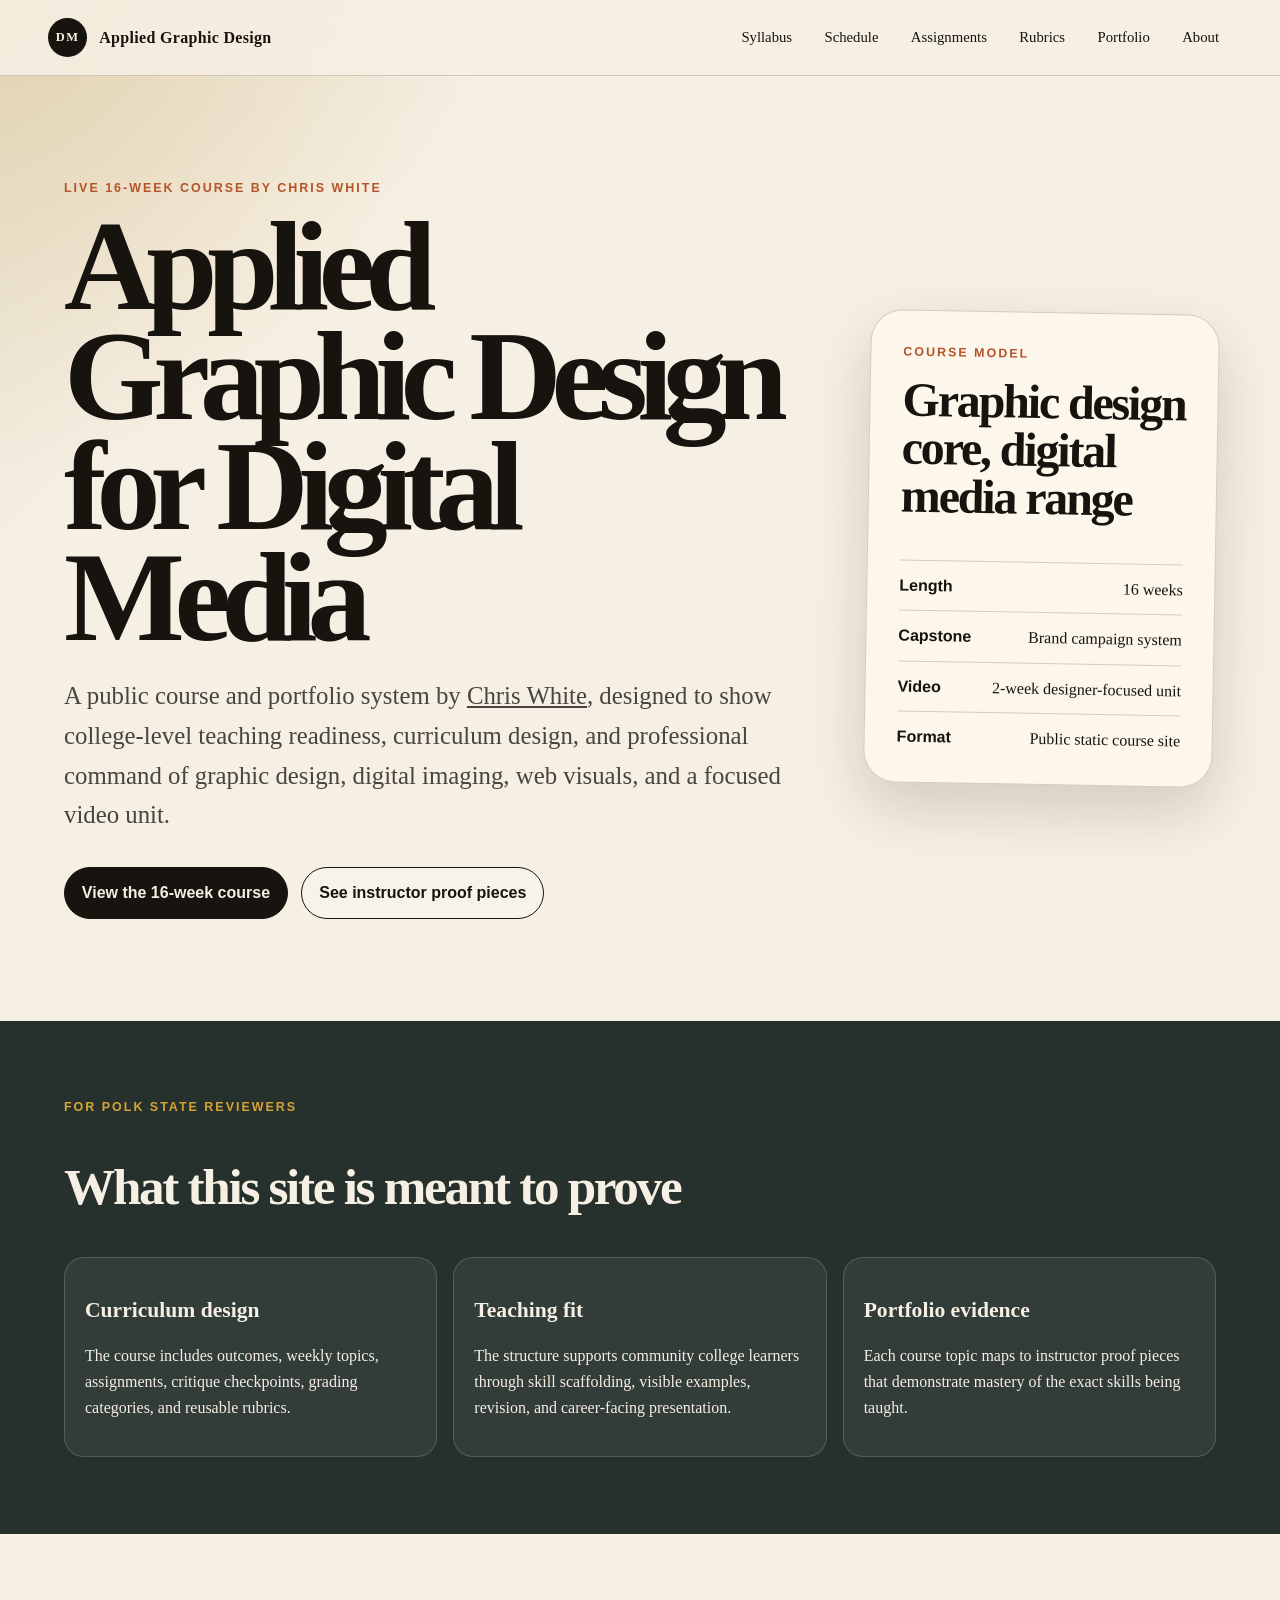
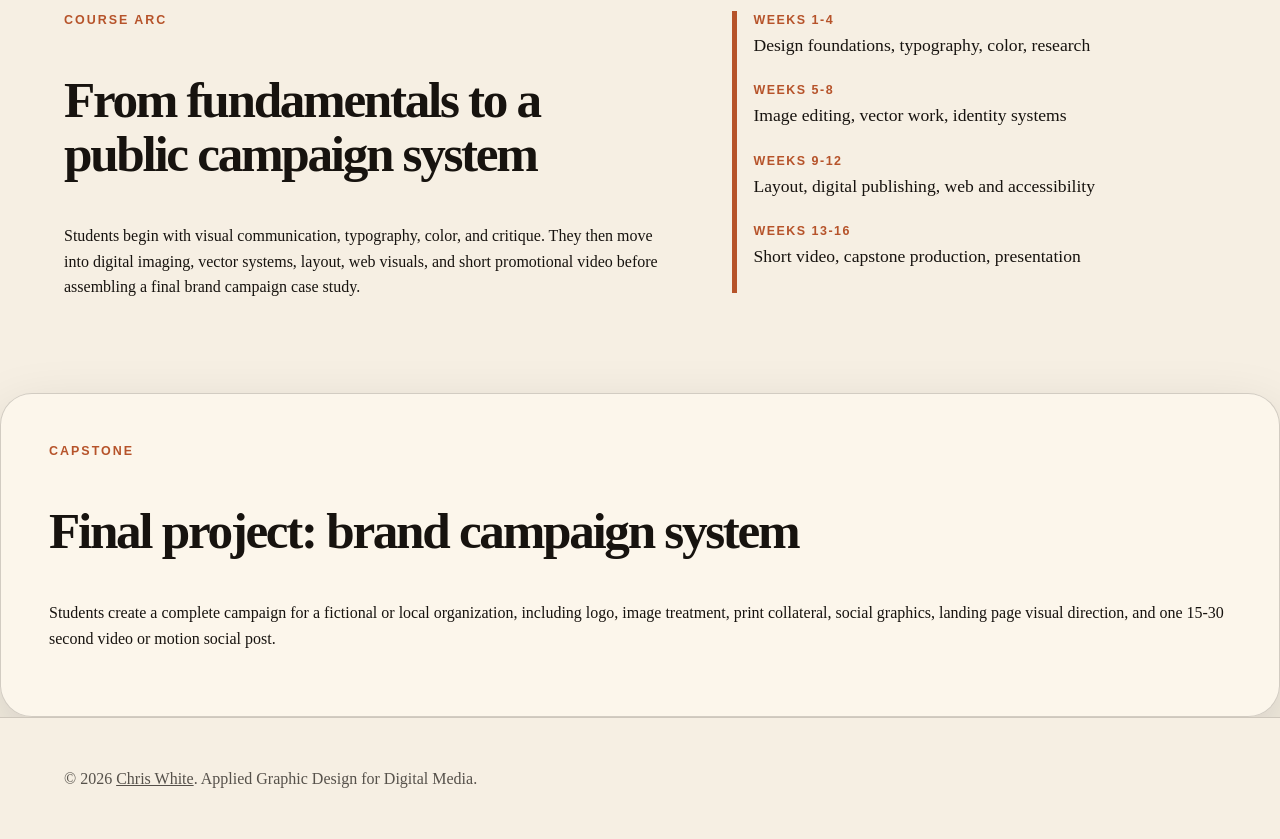
==== index.html @ 099aee9f "Initial production course site" ====
<!doctype html>
<html lang="en">
<head>
  <meta charset="utf-8">
  <meta name="viewport" content="width=device-width, initial-scale=1">
  <title>Applied Graphic Design for Digital Media</title>
  <meta name="description" content="A live 16-week graphic design and digital media course with instructor portfolio evidence.">
  <link rel="stylesheet" href="assets/css/styles.css">
</head>
<body>
  <header class="site-header">
    <a class="brand" href="index.html">
      <span class="brand-mark">DM</span>
      <span>Applied Graphic Design</span>
    </a>
    <nav class="site-nav" aria-label="Primary navigation">
      <a href="syllabus.html">Syllabus</a>
      <a href="schedule.html">Schedule</a>
      <a href="assignments.html">Assignments</a>
      <a href="rubrics.html">Rubrics</a>
      <a href="portfolio.html">Portfolio</a>
      <a href="about.html">About</a>
    </nav>
  </header>

  <main>
    <section class="hero">
      <div class="hero-copy">
        <p class="eyebrow">Live 16-week course by Chris White</p>
        <h1>Applied Graphic Design for Digital Media</h1>
        <p class="lede">A public course and portfolio system by <a href="https://firstnormalform.com/">Chris White</a>, designed to show college-level teaching readiness, curriculum design, and professional command of graphic design, digital imaging, web visuals, and a focused video unit.</p>
        <div class="button-row">
          <a class="button primary" href="schedule.html">View the 16-week course</a>
          <a class="button secondary" href="portfolio.html">See instructor proof pieces</a>
        </div>
      </div>
      <aside class="hero-card" aria-label="Course snapshot">
        <p class="card-kicker">Course model</p>
        <h2>Graphic design core, digital media range</h2>
        <dl class="snapshot">
          <div><dt>Length</dt><dd>16 weeks</dd></div>
          <div><dt>Capstone</dt><dd>Brand campaign system</dd></div>
          <div><dt>Video</dt><dd>2-week designer-focused unit</dd></div>
          <div><dt>Format</dt><dd>Public static course site</dd></div>
        </dl>
      </aside>
    </section>

    <section class="band">
      <div>
        <p class="eyebrow">For Polk State reviewers</p>
        <h2>What this site is meant to prove</h2>
      </div>
      <div class="three-grid">
        <article class="feature">
          <h3>Curriculum design</h3>
          <p>The course includes outcomes, weekly topics, assignments, critique checkpoints, grading categories, and reusable rubrics.</p>
        </article>
        <article class="feature">
          <h3>Teaching fit</h3>
          <p>The structure supports community college learners through skill scaffolding, visible examples, revision, and career-facing presentation.</p>
        </article>
        <article class="feature">
          <h3>Portfolio evidence</h3>
          <p>Each course topic maps to instructor proof pieces that demonstrate mastery of the exact skills being taught.</p>
        </article>
      </div>
    </section>

    <section class="section two-column">
      <div>
        <p class="eyebrow">Course arc</p>
        <h2>From fundamentals to a public campaign system</h2>
        <p>Students begin with visual communication, typography, color, and critique. They then move into digital imaging, vector systems, layout, web visuals, and short promotional video before assembling a final brand campaign case study.</p>
      </div>
      <ol class="timeline compact">
        <li><span>Weeks 1-4</span>Design foundations, typography, color, research</li>
        <li><span>Weeks 5-8</span>Image editing, vector work, identity systems</li>
        <li><span>Weeks 9-12</span>Layout, digital publishing, web and accessibility</li>
        <li><span>Weeks 13-16</span>Short video, capstone production, presentation</li>
      </ol>
    </section>

    <section class="section callout">
      <p class="eyebrow">Capstone</p>
      <h2>Final project: brand campaign system</h2>
      <p>Students create a complete campaign for a fictional or local organization, including logo, image treatment, print collateral, social graphics, landing page visual direction, and one 15-30 second video or motion social post.</p>
    </section>
  </main>

  <footer class="site-footer">
    <p>&copy; 2026 <a href="https://firstnormalform.com/">Chris White</a>. Applied Graphic Design for Digital Media.</p>
  </footer>
</body>
</html>
---- assets/css/styles.css ----
:root {
  --ink: #17130f;
  --paper: #f6efe3;
  --paper-deep: #eadcc8;
  --copper: #b6532a;
  --charcoal: #26302d;
  --sage: #7b8b68;
  --gold: #d8a336;
  --line: rgba(23, 19, 15, 0.18);
  --shadow: 0 24px 60px rgba(23, 19, 15, 0.16);
}

* {
  box-sizing: border-box;
}

body {
  margin: 0;
  color: var(--ink);
  background:
    radial-gradient(circle at top left, rgba(216, 163, 54, 0.22), transparent 30rem),
    linear-gradient(135deg, rgba(123, 139, 104, 0.16), transparent 26rem),
    var(--paper);
  font-family: Georgia, "Times New Roman", serif;
  line-height: 1.6;
}

a {
  color: inherit;
}

.site-header {
  display: flex;
  align-items: center;
  justify-content: space-between;
  gap: 1.5rem;
  padding: 1.1rem clamp(1rem, 4vw, 3rem);
  border-bottom: 1px solid var(--line);
  background: rgba(246, 239, 227, 0.86);
  backdrop-filter: blur(12px);
  position: sticky;
  top: 0;
  z-index: 10;
}

.brand {
  display: inline-flex;
  align-items: center;
  gap: 0.75rem;
  text-decoration: none;
  font-weight: 700;
  letter-spacing: 0.02em;
}

.brand-mark {
  display: grid;
  place-items: center;
  width: 2.45rem;
  height: 2.45rem;
  color: var(--paper);
  background: var(--ink);
  border-radius: 50%;
  font-size: 0.78rem;
  letter-spacing: 0.12em;
}

.site-nav {
  display: flex;
  flex-wrap: wrap;
  gap: 0.4rem;
  justify-content: flex-end;
}

.site-nav a {
  text-decoration: none;
  border: 1px solid transparent;
  border-radius: 999px;
  padding: 0.45rem 0.75rem;
  font-size: 0.92rem;
}

.site-nav a:hover,
.site-nav a[aria-current="page"] {
  border-color: var(--ink);
  background: rgba(23, 19, 15, 0.06);
}

main {
  overflow: hidden;
}

.hero {
  display: grid;
  grid-template-columns: minmax(0, 1.35fr) minmax(18rem, 0.65fr);
  gap: clamp(2rem, 6vw, 5rem);
  padding: clamp(3rem, 8vw, 7rem) clamp(1rem, 5vw, 5rem);
  min-height: 76vh;
  align-items: center;
}

.hero-copy h1,
.page-intro h1 {
  max-width: 12ch;
  margin: 0;
  font-size: clamp(3.4rem, 10vw, 8.5rem);
  line-height: 0.86;
  letter-spacing: -0.08em;
}

.lede {
  max-width: 46rem;
  font-size: clamp(1.18rem, 2vw, 1.55rem);
  color: rgba(23, 19, 15, 0.78);
}

.eyebrow,
.card-kicker {
  margin: 0 0 0.8rem;
  color: var(--copper);
  font-family: "Trebuchet MS", Verdana, sans-serif;
  font-size: 0.78rem;
  font-weight: 700;
  letter-spacing: 0.16em;
  text-transform: uppercase;
}

.button-row {
  display: flex;
  flex-wrap: wrap;
  gap: 0.85rem;
  margin-top: 2rem;
}

.button {
  display: inline-flex;
  align-items: center;
  justify-content: center;
  min-height: 3rem;
  padding: 0.75rem 1.05rem;
  border: 1.5px solid var(--ink);
  border-radius: 999px;
  text-decoration: none;
  font-family: "Trebuchet MS", Verdana, sans-serif;
  font-weight: 700;
}

.button.primary {
  color: var(--paper);
  background: var(--ink);
}

.button.secondary {
  background: rgba(255, 255, 255, 0.24);
}

.hero-card,
.info-panel,
.callout {
  border: 1px solid var(--line);
  border-radius: 2rem;
  background: rgba(255, 250, 240, 0.62);
  box-shadow: var(--shadow);
}

.hero-card {
  padding: clamp(1.25rem, 3vw, 2rem);
  transform: rotate(1deg);
}

.hero-card h2 {
  margin-top: 0;
  font-size: clamp(1.8rem, 4vw, 3rem);
  line-height: 1;
}

.snapshot,
.grade-list {
  display: grid;
  gap: 0.75rem;
  margin: 0;
}

.snapshot div,
.grade-list div {
  display: flex;
  justify-content: space-between;
  gap: 1rem;
  padding-top: 0.75rem;
  border-top: 1px solid var(--line);
}

dt {
  font-family: "Trebuchet MS", Verdana, sans-serif;
  font-weight: 700;
}

dd {
  margin: 0;
  text-align: right;
}

.band,
.section,
.page-intro {
  padding: clamp(2.5rem, 6vw, 5rem) clamp(1rem, 5vw, 5rem);
}

.band {
  background: var(--charcoal);
  color: var(--paper);
}

.band .eyebrow {
  color: var(--gold);
}

.three-grid,
.card-grid,
.rubric-grid,
.portfolio-grid {
  display: grid;
  grid-template-columns: repeat(3, minmax(0, 1fr));
  gap: 1rem;
}

.feature,
.rubric,
.assignment,
.portfolio-item,
.week-card {
  border: 1px solid var(--line);
  border-radius: 1.25rem;
  padding: 1.25rem;
  background: rgba(255, 250, 240, 0.58);
}

.band .feature {
  color: var(--paper);
  background: rgba(255, 255, 255, 0.06);
  border-color: rgba(246, 239, 227, 0.18);
}

h2,
h3 {
  line-height: 1.05;
}

h2 {
  font-size: clamp(1.75rem, 4vw, 3.25rem);
  letter-spacing: -0.045em;
}

h3 {
  font-size: 1.35rem;
}

.two-column {
  display: grid;
  grid-template-columns: minmax(0, 1fr) minmax(18rem, 0.8fr);
  gap: clamp(1.5rem, 5vw, 4rem);
  align-items: start;
}

.timeline {
  margin: 0;
  padding: 0;
  list-style: none;
}

.timeline li {
  border-left: 0.35rem solid var(--copper);
  padding: 0 0 1.4rem 1rem;
  font-size: 1.1rem;
}

.timeline span,
.week-card span,
.portfolio-item span {
  display: block;
  color: var(--copper);
  font-family: "Trebuchet MS", Verdana, sans-serif;
  font-size: 0.78rem;
  font-weight: 700;
  letter-spacing: 0.12em;
  text-transform: uppercase;
}

.callout,
.info-panel {
  padding: clamp(1.5rem, 4vw, 3rem);
}

.page {
  min-height: 70vh;
}

.page-intro {
  border-bottom: 1px solid var(--line);
}

.page-intro h1 {
  max-width: 14ch;
}

.check-list {
  padding-left: 1.2rem;
}

.check-list li {
  margin-bottom: 0.45rem;
}

.week-list,
.assignment-list {
  display: grid;
  grid-template-columns: repeat(2, minmax(0, 1fr));
  gap: 1rem;
  padding: clamp(2rem, 5vw, 4rem) clamp(1rem, 5vw, 5rem);
}

.week-card h2,
.assignment h2,
.portfolio-item h2,
.rubric h2 {
  margin: 0.4rem 0 0.7rem;
  font-size: clamp(1.35rem, 2.4vw, 2rem);
}

.video-week {
  border-color: rgba(182, 83, 42, 0.55);
  background: linear-gradient(135deg, rgba(182, 83, 42, 0.14), rgba(255, 250, 240, 0.68));
}

.assignment.featured {
  background: linear-gradient(135deg, rgba(216, 163, 54, 0.22), rgba(255, 250, 240, 0.72));
}

.assignment ul {
  padding-left: 1.1rem;
}

.rubric-grid,
.portfolio-grid {
  padding: clamp(2rem, 5vw, 4rem) clamp(1rem, 5vw, 5rem);
}

.portfolio-grid {
  grid-template-columns: repeat(4, minmax(0, 1fr));
}

.portfolio-item.wide {
  grid-column: span 2;
}

.art-card {
  display: grid;
  place-items: center;
  min-height: 11rem;
  margin-bottom: 1rem;
  color: var(--paper);
  background:
    linear-gradient(135deg, rgba(38, 48, 45, 0.9), rgba(182, 83, 42, 0.88)),
    repeating-linear-gradient(45deg, transparent 0 10px, rgba(255, 255, 255, 0.2) 10px 12px);
  border-radius: 0.9rem;
  font-family: "Trebuchet MS", Verdana, sans-serif;
  font-weight: 800;
  letter-spacing: 0.08em;
  text-transform: uppercase;
}

.portfolio-item.video .art-card {
  background:
    radial-gradient(circle at 70% 30%, rgba(216, 163, 54, 0.95), transparent 6rem),
    linear-gradient(135deg, #1f2926, #8c3f26);
}

.site-footer {
  padding: 2rem clamp(1rem, 5vw, 5rem);
  border-top: 1px solid var(--line);
  color: rgba(23, 19, 15, 0.72);
}

@media (max-width: 980px) {
  .hero,
  .two-column,
  .week-list,
  .assignment-list {
    grid-template-columns: 1fr;
  }

  .three-grid,
  .card-grid,
  .rubric-grid,
  .portfolio-grid {
    grid-template-columns: repeat(2, minmax(0, 1fr));
  }
}

@media (max-width: 680px) {
  .site-header {
    align-items: flex-start;
    flex-direction: column;
  }

  .site-nav {
    justify-content: flex-start;
  }

  .hero-copy h1,
  .page-intro h1 {
    font-size: clamp(3rem, 18vw, 5.2rem);
  }

  .three-grid,
  .card-grid,
  .rubric-grid,
  .portfolio-grid {
    grid-template-columns: 1fr;
  }

  .portfolio-item.wide {
    grid-column: auto;
  }
}
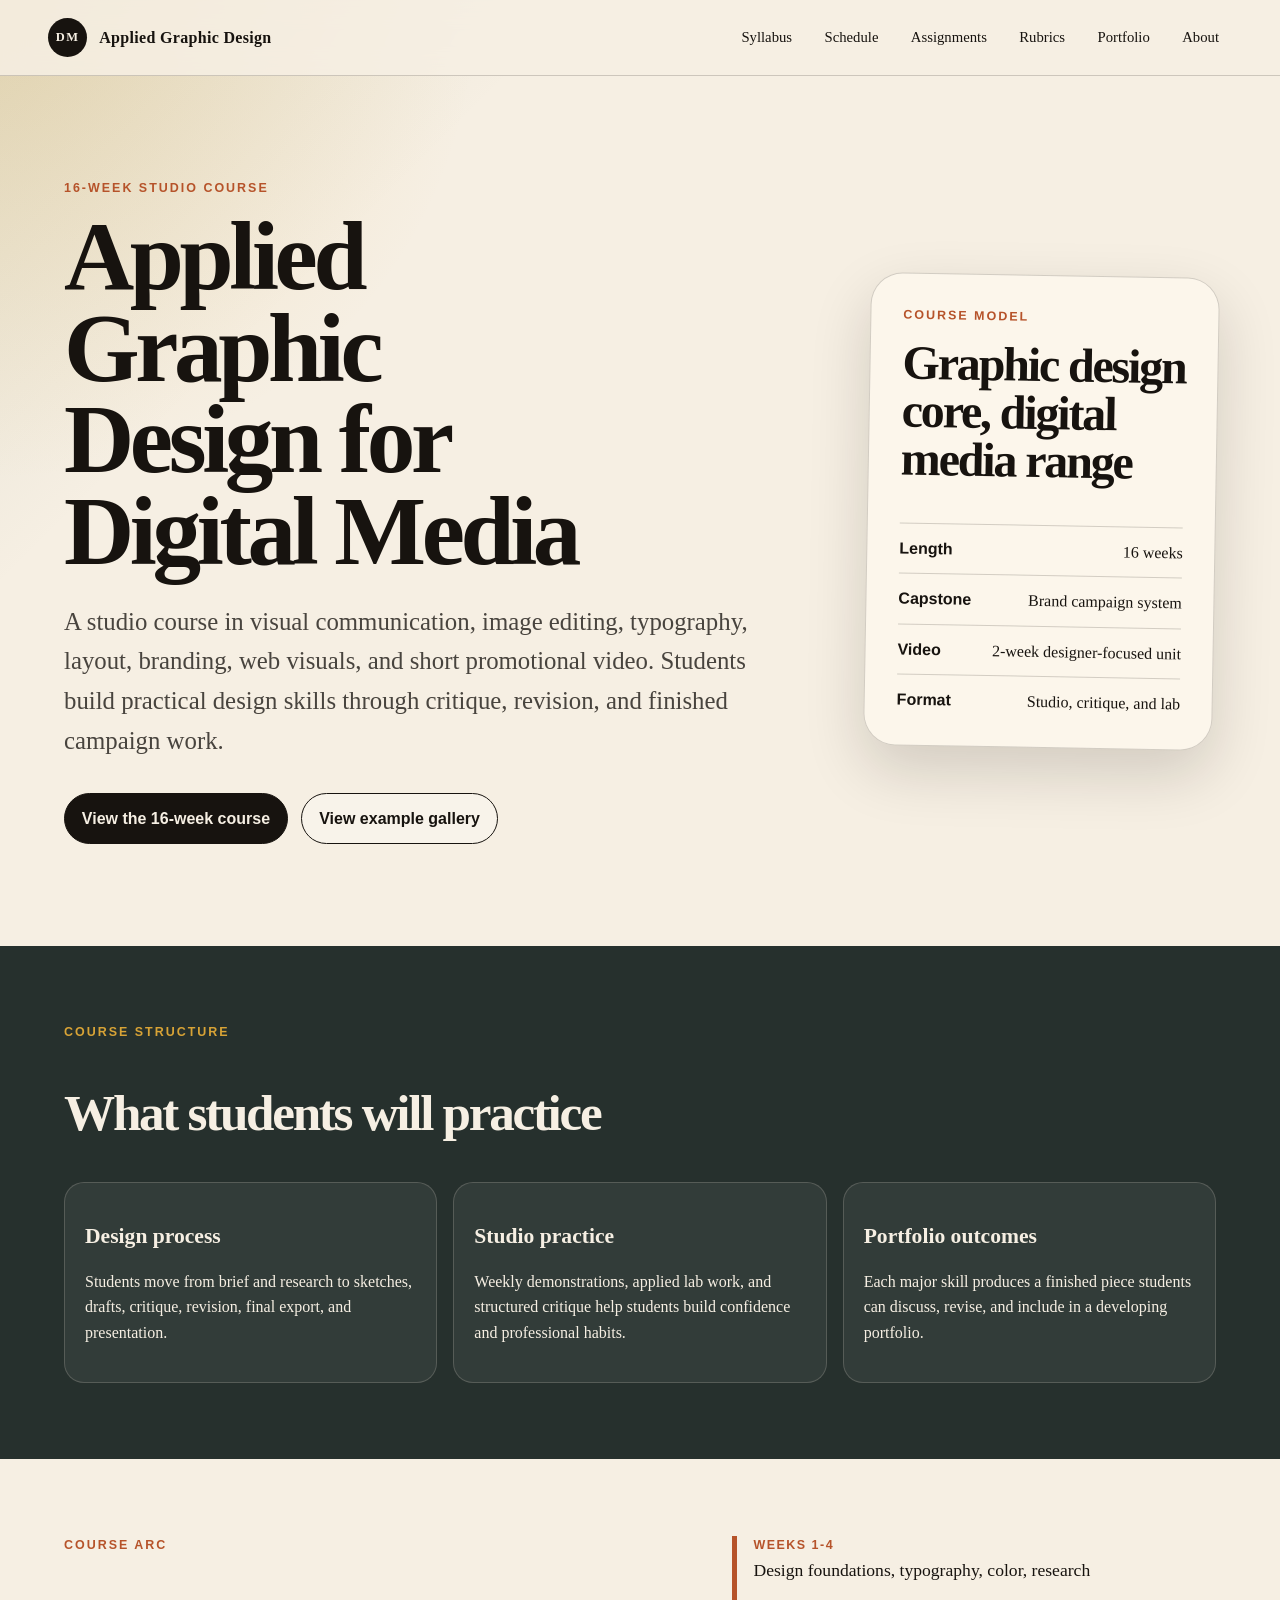
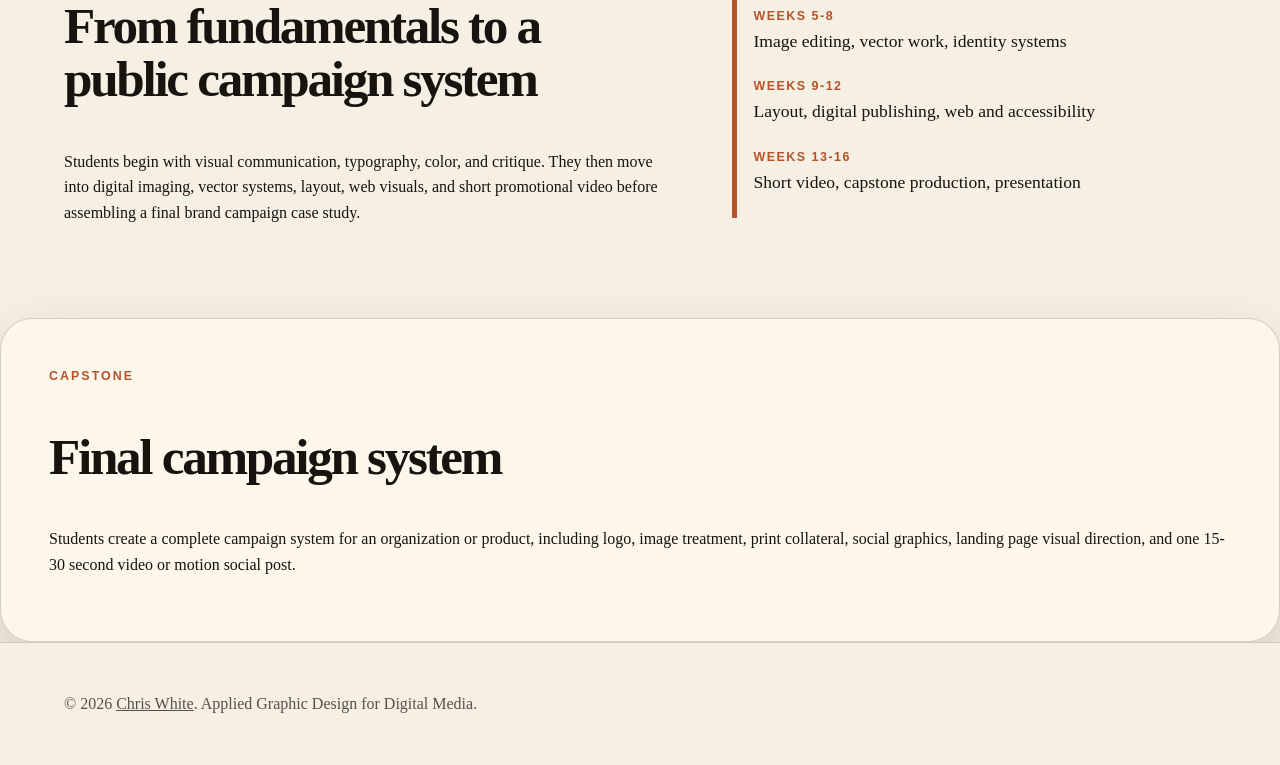
==== commit 43485f0a: "Polish course site for student release" ====
--- a/index.html
+++ b/index.html
@@ -4,7 +4,7 @@
   <meta charset="utf-8">
   <meta name="viewport" content="width=device-width, initial-scale=1">
   <title>Applied Graphic Design for Digital Media</title>
-  <meta name="description" content="A live 16-week graphic design and digital media course with instructor portfolio evidence.">
+  <meta name="description" content="A 16-week graphic design and digital media course focused on professional visual communication.">
   <link rel="stylesheet" href="assets/css/styles.css">
 </head>
 <body>
@@ -26,12 +26,12 @@
   <main>
     <section class="hero">
       <div class="hero-copy">
-        <p class="eyebrow">Live 16-week course by Chris White</p>
+        <p class="eyebrow">16-week studio course</p>
         <h1>Applied Graphic Design for Digital Media</h1>
-        <p class="lede">A public course and portfolio system by <a href="https://firstnormalform.com/">Chris White</a>, designed to show college-level teaching readiness, curriculum design, and professional command of graphic design, digital imaging, web visuals, and a focused video unit.</p>
+        <p class="lede">A studio course in visual communication, image editing, typography, layout, branding, web visuals, and short promotional video. Students build practical design skills through critique, revision, and finished campaign work.</p>
         <div class="button-row">
           <a class="button primary" href="schedule.html">View the 16-week course</a>
-          <a class="button secondary" href="portfolio.html">See instructor proof pieces</a>
+          <a class="button secondary" href="portfolio.html">View example gallery</a>
         </div>
       </div>
       <aside class="hero-card" aria-label="Course snapshot">
@@ -41,28 +41,28 @@
           <div><dt>Length</dt><dd>16 weeks</dd></div>
           <div><dt>Capstone</dt><dd>Brand campaign system</dd></div>
           <div><dt>Video</dt><dd>2-week designer-focused unit</dd></div>
-          <div><dt>Format</dt><dd>Public static course site</dd></div>
+          <div><dt>Format</dt><dd>Studio, critique, and lab</dd></div>
         </dl>
       </aside>
     </section>
 
     <section class="band">
       <div>
-        <p class="eyebrow">For Polk State reviewers</p>
-        <h2>What this site is meant to prove</h2>
+        <p class="eyebrow">Course structure</p>
+        <h2>What students will practice</h2>
       </div>
       <div class="three-grid">
         <article class="feature">
-          <h3>Curriculum design</h3>
-          <p>The course includes outcomes, weekly topics, assignments, critique checkpoints, grading categories, and reusable rubrics.</p>
+          <h3>Design process</h3>
+          <p>Students move from brief and research to sketches, drafts, critique, revision, final export, and presentation.</p>
         </article>
         <article class="feature">
-          <h3>Teaching fit</h3>
-          <p>The structure supports community college learners through skill scaffolding, visible examples, revision, and career-facing presentation.</p>
+          <h3>Studio practice</h3>
+          <p>Weekly demonstrations, applied lab work, and structured critique help students build confidence and professional habits.</p>
         </article>
         <article class="feature">
-          <h3>Portfolio evidence</h3>
-          <p>Each course topic maps to instructor proof pieces that demonstrate mastery of the exact skills being taught.</p>
+          <h3>Portfolio outcomes</h3>
+          <p>Each major skill produces a finished piece students can discuss, revise, and include in a developing portfolio.</p>
         </article>
       </div>
     </section>
@@ -83,8 +83,8 @@
 
     <section class="section callout">
       <p class="eyebrow">Capstone</p>
-      <h2>Final project: brand campaign system</h2>
-      <p>Students create a complete campaign for a fictional or local organization, including logo, image treatment, print collateral, social graphics, landing page visual direction, and one 15-30 second video or motion social post.</p>
+      <h2>Final campaign system</h2>
+      <p>Students create a complete campaign system for an organization or product, including logo, image treatment, print collateral, social graphics, landing page visual direction, and one 15-30 second video or motion social post.</p>
     </section>
   </main>
 
--- a/assets/css/styles.css
+++ b/assets/css/styles.css
@@ -102,9 +102,9 @@
 .page-intro h1 {
   max-width: 12ch;
   margin: 0;
-  font-size: clamp(3.4rem, 10vw, 8.5rem);
-  line-height: 0.86;
-  letter-spacing: -0.08em;
+  font-size: clamp(3rem, 7.6vw, 6.8rem);
+  line-height: 0.94;
+  letter-spacing: -0.045em;
 }
 
 .lede {
@@ -234,6 +234,21 @@
   background: rgba(255, 250, 240, 0.58);
 }
 
+.portfolio-item {
+  min-width: 0;
+  overflow: hidden;
+  cursor: zoom-in;
+  transition: transform 160ms ease, box-shadow 160ms ease, border-color 160ms ease;
+}
+
+.portfolio-item:hover,
+.portfolio-item:focus-visible {
+  border-color: rgba(23, 19, 15, 0.42);
+  box-shadow: 0 18px 42px rgba(23, 19, 15, 0.14);
+  outline: none;
+  transform: translateY(-2px);
+}
+
 .band .feature {
   color: var(--paper);
   background: rgba(255, 255, 255, 0.06);
@@ -350,6 +365,19 @@
 
 .portfolio-item.wide {
   grid-column: span 2;
+}
+
+.portfolio-image {
+  display: block;
+  width: 100%;
+  max-width: 100%;
+  height: clamp(9rem, 14vw, 12rem);
+  object-fit: contain;
+  object-position: center;
+  margin-bottom: 1rem;
+  border: 1px solid var(--line);
+  border-radius: 0.9rem;
+  background: rgba(255, 250, 240, 0.72);
 }
 
 .art-card {
@@ -374,6 +402,101 @@
     linear-gradient(135deg, #1f2926, #8c3f26);
 }
 
+.spotlight {
+  display: none;
+  position: fixed;
+  inset: 0;
+  z-index: 100;
+}
+
+.spotlight.is-open {
+  display: grid;
+  place-items: center;
+}
+
+.spotlight-backdrop {
+  position: absolute;
+  inset: 0;
+  background: rgba(23, 19, 15, 0.74);
+  backdrop-filter: blur(8px);
+}
+
+.spotlight-dialog {
+  position: relative;
+  display: grid;
+  grid-template-columns: 3rem minmax(0, 1fr) 3rem;
+  align-items: center;
+  gap: 1rem;
+  width: min(92vw, 78rem);
+  max-height: 88vh;
+  padding: clamp(0.75rem, 2vw, 1.25rem);
+  border: 1px solid rgba(246, 239, 227, 0.38);
+  border-radius: 1.25rem;
+  background: rgba(246, 239, 227, 0.95);
+  box-shadow: 0 30px 90px rgba(0, 0, 0, 0.36);
+}
+
+.spotlight-figure {
+  min-width: 0;
+  margin: 0;
+}
+
+.spotlight-image {
+  display: block;
+  width: 100%;
+  max-height: 74vh;
+  object-fit: contain;
+  border-radius: 0.8rem;
+  background: rgba(255, 250, 240, 0.82);
+}
+
+.spotlight-figure figcaption {
+  display: flex;
+  justify-content: space-between;
+  gap: 1rem;
+  margin-top: 0.8rem;
+  color: var(--ink);
+  font-family: "Trebuchet MS", Verdana, sans-serif;
+  font-weight: 700;
+}
+
+.spotlight-figure small {
+  color: rgba(23, 19, 15, 0.68);
+  white-space: nowrap;
+}
+
+.spotlight-button {
+  display: grid;
+  place-items: center;
+  width: 3rem;
+  height: 3rem;
+  border: 1px solid rgba(23, 19, 15, 0.22);
+  border-radius: 999px;
+  color: var(--ink);
+  background: rgba(255, 250, 240, 0.9);
+  cursor: pointer;
+  font: 700 2rem/1 Georgia, "Times New Roman", serif;
+}
+
+.spotlight-button:hover,
+.spotlight-button:focus-visible {
+  color: var(--paper);
+  background: var(--ink);
+  outline: none;
+}
+
+.spotlight-close {
+  position: absolute;
+  top: 0.75rem;
+  right: 0.75rem;
+  z-index: 1;
+  font-size: 2.1rem;
+}
+
+.spotlight-open {
+  overflow: hidden;
+}
+
 .site-footer {
   padding: 2rem clamp(1rem, 5vw, 5rem);
   border-top: 1px solid var(--line);
@@ -421,5 +544,22 @@
   .portfolio-item.wide {
     grid-column: auto;
   }
-}
-
+
+  .spotlight-dialog {
+    grid-template-columns: 2.5rem minmax(0, 1fr) 2.5rem;
+    gap: 0.45rem;
+    width: 94vw;
+  }
+
+  .spotlight-button {
+    width: 2.5rem;
+    height: 2.5rem;
+  }
+
+  .spotlight-figure figcaption {
+    align-items: flex-start;
+    flex-direction: column;
+    gap: 0.2rem;
+  }
+}
+
